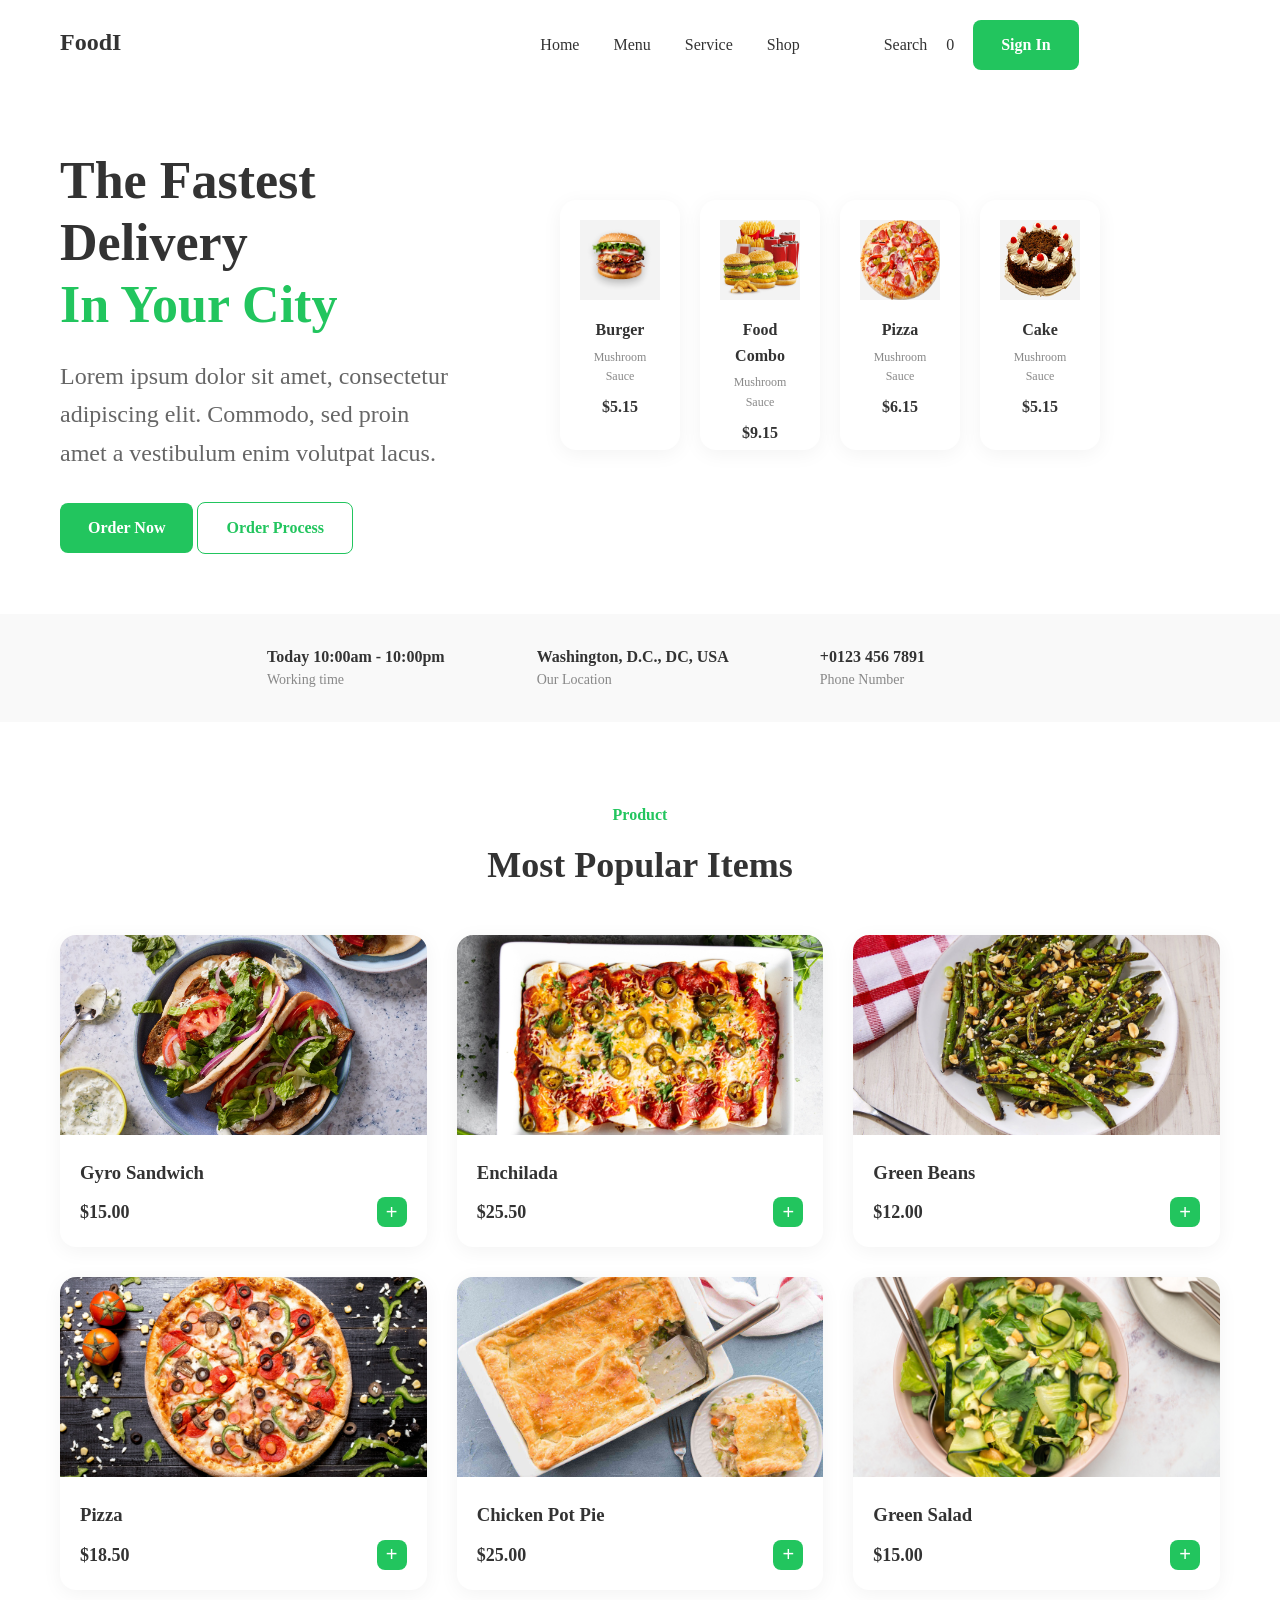
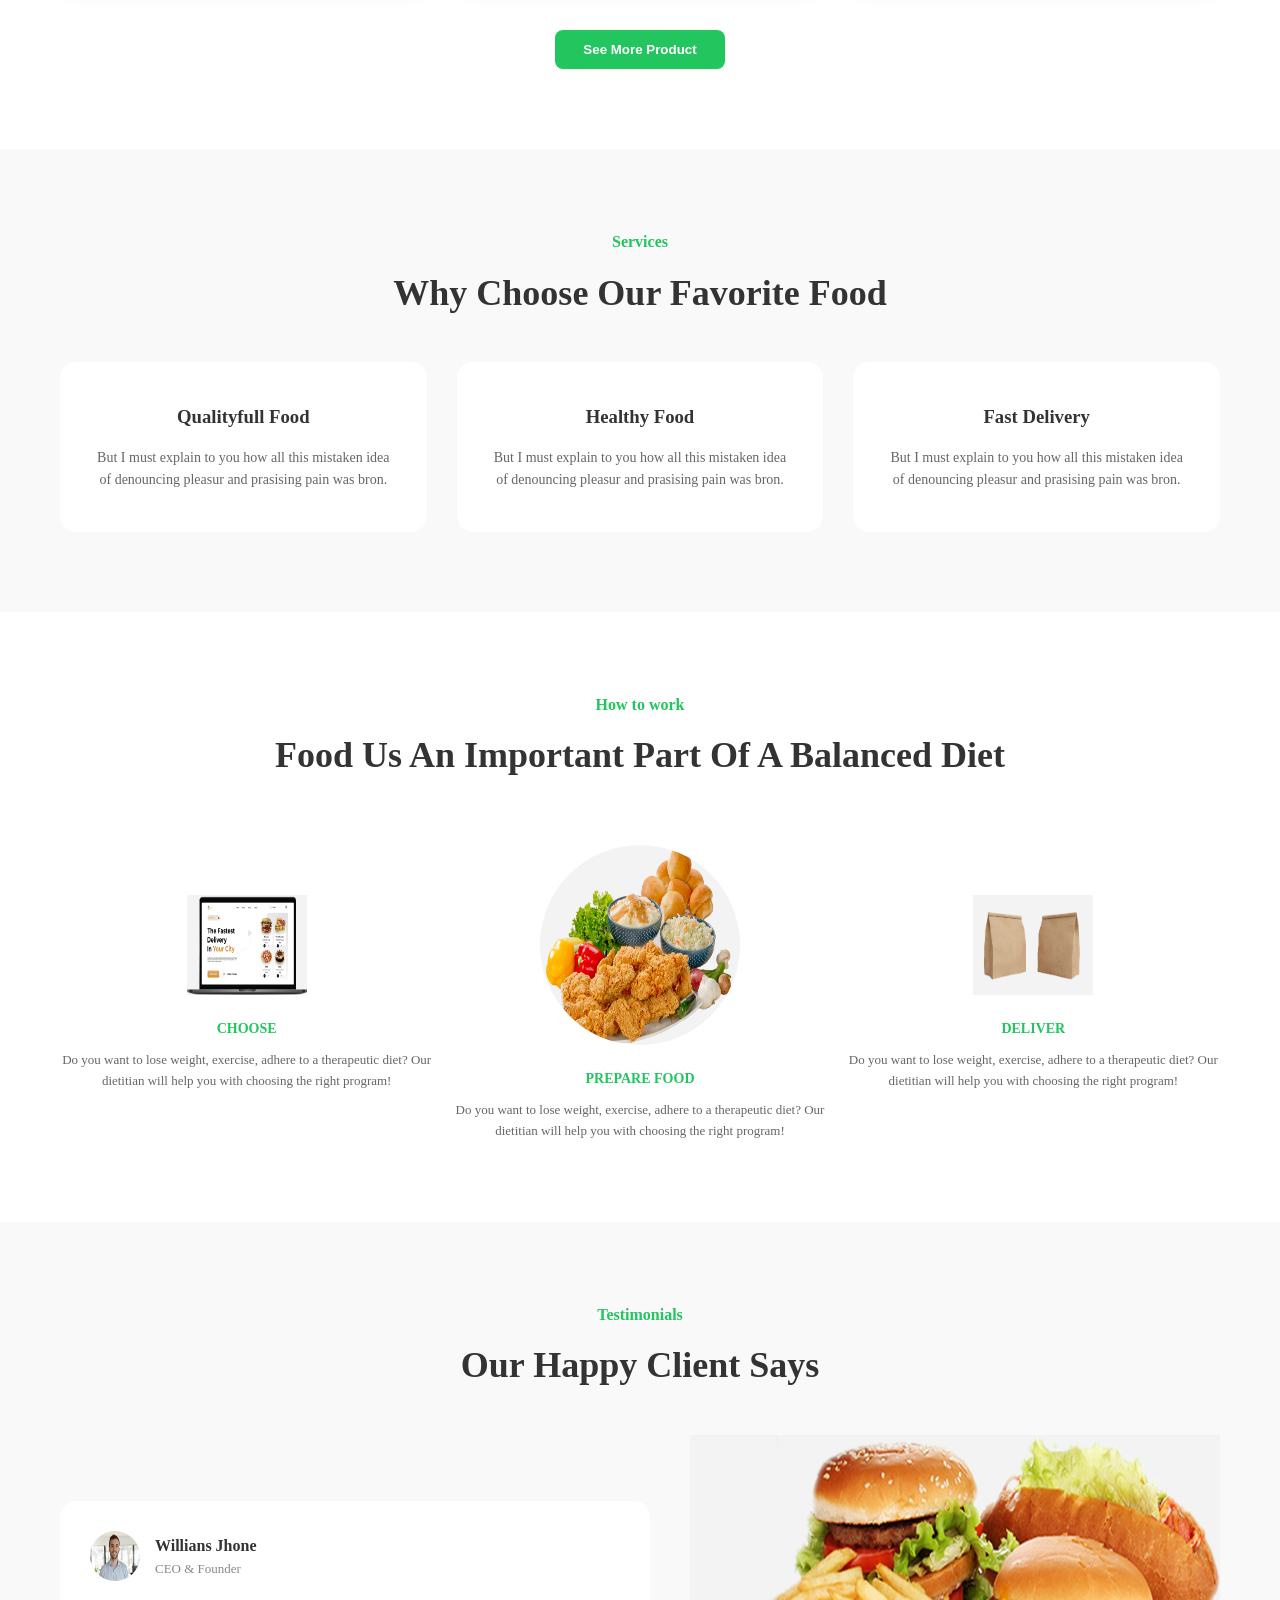
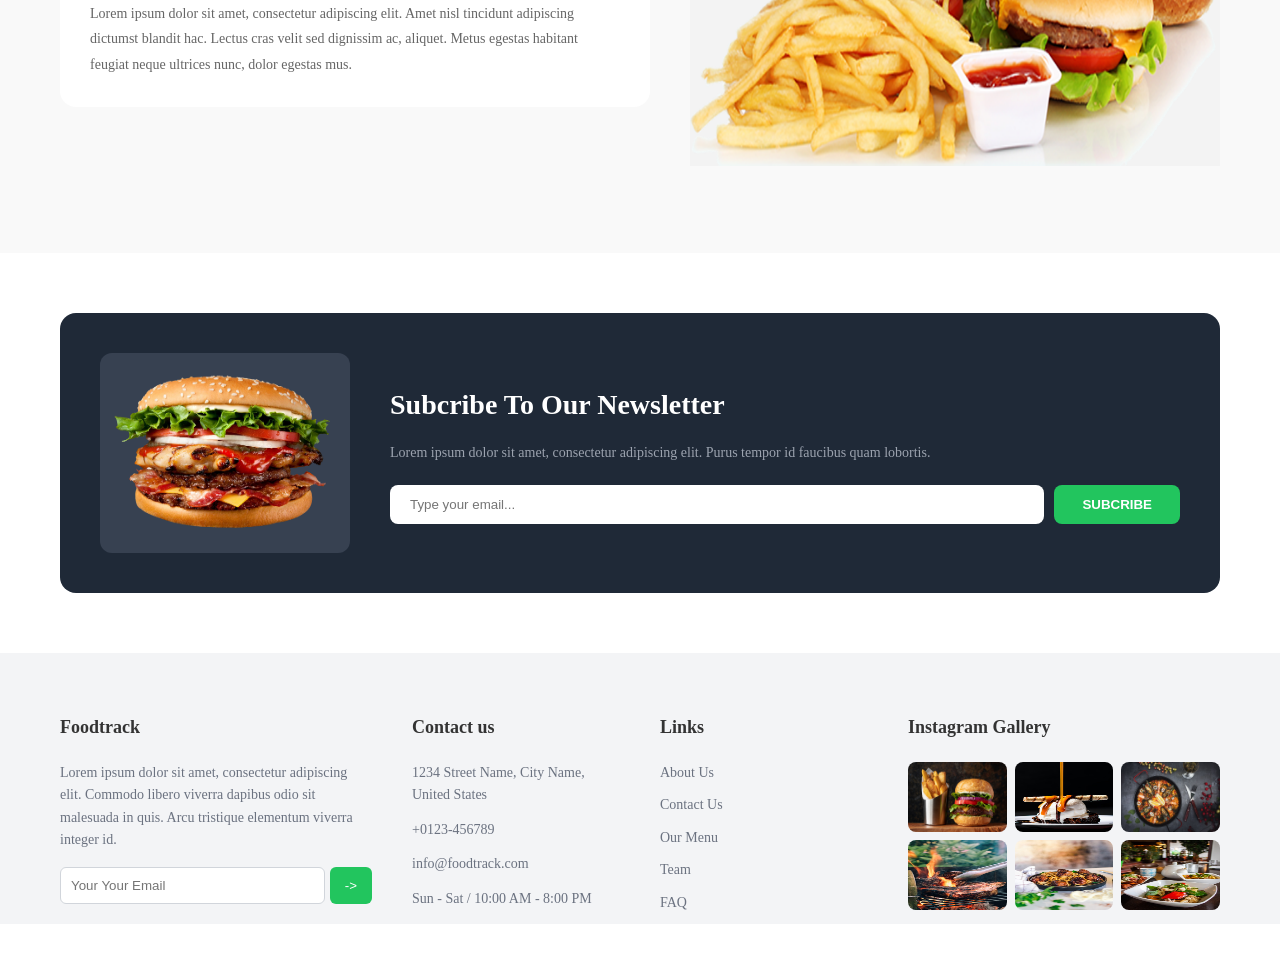
==== index.html @ a9ca26cf "add project" ====
<!DOCTYPE html>
<html lang="en">
<head>
    <meta charset="UTF-8">
    <meta name="viewport" content="width=device-width, initial-scale=1.0">
    <title>Food Delivery</title>
    <style>
        * {
            margin: 0;
            padding: 0;
            box-sizing: border-box;
        }
        
        body {
            color: #333;
            line-height: 1.6;
        }
        
        .container {
            max-width: 1200px;
            margin: 0 auto;
            padding: 0 20px;
        }
        
        a {
            text-decoration: none;
            color: inherit;
        }
        
        .btn {
            padding: 12px 28px;
            border-radius: 8px;
            display: inline-block;
            font-weight: 600;
            cursor: pointer;
            border: none;
        }
        
        .btn-green {
            background: #22C55E;
            color: white;
        }
        
        .btn-outline {
            border: 1px solid #22C55E;
            color: #22C55E;
            background: transparent;
        }
        
        .subtitle {
            color: #22C55E;
            font-weight: 600;
            margin-bottom: 10px;
            text-align: center;
        }
        
        /* Header */
        .header {
            padding: 20px 0;
        }
        
        .header.container {
            display: flex;
            justify-content: space-between;
            align-items: center;
        }
        
        .logo {
            font-size: 24px;
            font-weight: bold;
            display: inline-block;
        }

        .nav {
            display: inline-block;
            padding-left: 400px;
        }
        
        .nav a {
            margin: 0 15px;
            font-weight: 500;
        }

        .header-btns {
            display: inline-block;
            padding-left: 50px;
        }
        
        .header-btns a {
            margin-left: 15px;
        }
        
        /* Hero */
        .hero {
            padding: 60px 0;
        }
        
        .hero.container {
            display: flex;
            align-items: center;
            gap: 40px;
        }

        .hero__wrapper {
            display: flex;
        }
        
        .hero-content {
            display: inline-block;
        }
        
        .hero-content h1 {
            font-size: 52px;
            line-height: 1.2;
            margin-bottom: 20px;
        }
        
        .hero-content h1 span {
            color: #22C55E;
        }
        
        .hero-content p {
            margin-bottom: 30px;
            color: #666;
            font-size: 24px;
            width: 400px;
            display: inline-block;
        }
        
        .hero-btns.btn {
            margin-right: 15px;
            display: inline-block;
        }
        
        .hero-products {
            padding-top: 50px;
            padding-left: 100px;
            background-color: transparent;
            display: block;
            gap: 20px;
            display: flex;
            max-width: 220px;
            height: 300px;
        }
        
        .product-card {
            background: #fff;
            padding: 20px;
            border-radius: 16px;
            text-align: center;
            box-shadow: 0 4px 20px rgba(0,0,0,0.05);
        }
        
        .product-card img {
            width: 80px;
            height: 80px;
            margin-bottom: 10px;
            background: #f3f3f3;
        }
        
        .product-card h4 {
            margin-bottom: 5px;
        }
        
        .product-card p {
            font-size: 12px;
            color: #888;
            margin-bottom: 8px;
        }
        
        .info-bar {
            padding: 30px 0;
            background: #f9f9f9;
            display: flex;
            justify-content: space-evenly;
        }
        
        .info-bar.container {
            display: flex;
            justify-content: space-between;
        }
        
        .info-item span {
            font-weight: 600;
            display: inline-block;
        }

        .info-item {
            display: inline-block;
            justify-content: space-between;
            gap: 50px;
        }
        
        .info-item p {
            color: #888;
            font-size: 14px;
        }
        
        .popular {
            padding: 80px 0;
            text-align: center;
        }
        
        .popular h2 {
            font-size: 36px;
            margin-bottom: 40px;
        }
        
        .popular-grid {
            display: grid;
            grid-template-columns: repeat(3, 1fr);
            gap: 30px;
            margin-bottom: 40px;
        }
        
        .food-item {
            background: #fff;
            border-radius: 16px;
            overflow: hidden;
            text-align: left;
            box-shadow: 0 4px 20px rgba(0,0,0,0.05);
        }
        
        .food-item img {
            width: 100%;
            height: 200px;
            object-fit: cover;
            background: #f3f3f3;
        }
        
        .food-item h3 {
            padding: 15px 20px 0;
        }
        
        .price-row {
            display: flex;
            justify-content: space-between;
            align-items: center;
            padding: 10px 20px 20px;
        }
        
        .price-row span {
            font-weight: bold;
            font-size: 18px;
        }
        
        .add-btn {
            background: #22C55E;
            color: white;
            border: none;
            width: 30px;
            height: 30px;
            border-radius: 8px;
            font-size: 20px;
            cursor: pointer;
        }
        
        .center-btn {
            margin: 0 auto;
        }
        
        .hidden {
            display: none;
        }
        
        .why-us {
            padding: 80px 0;
            background: #f9f9f9;
            text-align: center;
        }
        
        .why-us h2 {
            font-size: 36px;
            margin-bottom: 40px;
        }
        
        .services-grid {
            display: grid;
            grid-template-columns: repeat(3, 1fr);
            gap: 30px;
        }
        
        .service-card {
            background: white;
            padding: 40px 30px;
            border-radius: 16px;
        }
        
        .icon.green {
            width: 60px;
            height: 60px;
            background: #22C55E;
            border-radius: 50%;
            margin: 0 auto 20px;
        }
        
        .service-card h3 {
            margin-bottom: 15px;
        }
        
        .service-card p {
            color: #666;
            font-size: 14px;
        }
        
        .balanced-diet {
            padding: 80px 0;
            text-align: center;
        }
        
        .balanced-diet h2 {
            font-size: 36px;
            margin-bottom: 60px;
        }
        
        .diet-steps {
            display: flex;
            justify-content: space-between;
            align-items: center;
            gap: 20px;
        }
        
        .diet-step {
            flex: 1;
            text-align: center;
        }
        
        .diet-step img {
            width: 120px;
            height: 100px;
            background: #f3f3f3;
            margin-bottom: 15px;
        }
        
        .diet-step h4 {
            color: #22C55E;
            margin-bottom: 10px;
            font-size: 14px;
        }
        
        .diet-step p {
            font-size: 13px;
            color: #666;
        }
        
        .diet-center img {
            width: 200px;
            height: 200px;
            background: #f3f3f3;
            border-radius: 50%;
        }
        
        .testimonials {
            padding: 80px 0;
            background: #f9f9f9;
        }
        
        .testimonials h2 {
            font-size: 36px;
            margin-bottom: 40px;
            text-align: center;
        }
        
        .testimonial-content {
            display: flex;
            align-items: center;
            gap: 40px;
        }
        
        .testimonial-card {
            flex: 1;
            background: white;
            padding: 30px;
            border-radius: 16px;
            position: relative;
        }
        
        .testimonial-author {
            display: flex;
            align-items: center;
            gap: 15px;
            margin-bottom: 20px;
        }
        
        .testimonial-author img {
            width: 50px;
            height: 50px;
            border-radius: 50%;
            background: #f3f3f3;
        }
        
        .testimonial-author h4 {
            font-size: 16px;
        }
        
        .testimonial-author p {
            font-size: 13px;
            color: #888;
        }
        
        .testimonial-text {
            color: #666;
            font-size: 14px;
            line-height: 1.8;
        }
        
        .quote-icon {
            position: absolute;
            bottom: 20px;
            right: 20px;
            width: 30px;
            height: 30px;
            background: #22C55E;
            border-radius: 50%;
        }
        
        .testimonial-image {
            flex: 1;
        }
        
        .testimonial-image img {
            width: 100%;
            background: #f3f3f3;
        }
        
        .newsletter-section {
            padding: 60px 0;
        }
        
        .newsletter-box {
            background: #1F2937;
            border-radius: 16px;
            padding: 40px;
            display: flex;
            align-items: center;
            gap: 40px;
            color: white;
        }
        
        .newsletter-box img {
            width: 250px;
            height: 200px;
            background: #374151;
            border-radius: 12px;
        }
        
        .newsletter-text {
            flex: 1;
        }
        
        .newsletter-text h3 {
            font-size: 28px;
            margin-bottom: 15px;
        }
        
        .newsletter-text p {
            color: #9CA3AF;
            margin-bottom: 20px;
            font-size: 14px;
        }
        
        .subscribe-box {
            display: flex;
            gap: 10px;
        }
        
        .subscribe-box input {
            flex: 1;
            padding: 12px 20px;
            border-radius: 8px;
            border: none;
        }
        
        .footer {
            background: #F3F4F6;
            padding: 60px 0 0;
        }
        
        .footer-grid {
            display: grid;
            grid-template-columns: 1.5fr 1fr 1fr 1.5fr;
            gap: 40px;
            margin-bottom: 40px;
        }
        
        .footer-col h4 {
            margin-bottom: 20px;
            font-size: 18px;
        }
        
        .footer-col p {
            color: #6B7280;
            font-size: 14px;
            margin-bottom: 15px;
        }
        
        .footer-col ul {
            list-style: none;
        }
        
        .footer-col ul li {
            margin-bottom: 10px;
            color: #6B7280;
            font-size: 14px;
        }
        
        .footer-input {
            display: flex;
            gap: 5px;
            margin-top: 10px;
        }
        
        .footer-input input {
            flex: 1;
            padding: 10px;
            border: 1px solid #D1D5DB;
            border-radius: 6px;
        }
        
        .footer-input button {
            background: #22C55E;
            color: white;
            border: none;
            padding: 10px 15px;
            border-radius: 6px;
            cursor: pointer;
        }
        
        .contact-item {
            display: flex;
            gap: 10px;
            margin-bottom: 12px;
            color: #6B7280;
            font-size: 14px;
        }
        
        .instagram-grid {
            display: grid;
            grid-template-columns: repeat(3, 1fr);
            gap: 8px;
        }
        
        .instagram-grid img {
            width: 100%;
            height: 70px;
            background: #E5E7EB;
            border-radius: 8px;
        }
        
        .footer-bottom {
            background: #22C55E;
            color: white;
            padding: 20px 0;
            text-align: center;
            font-size: 14px;
        }
        
        .footer-bottom.container {
            display: flex;
            justify-content: space-between;
        }
        
        .footer-bottom a {
            margin: 0 10px;
        }
        
        
    </style>
</head>
<body>
    <header class="header">
        <div class="container">
            <div class="logo">FoodI</div>
            <nav class="nav">
                <a href="#">Home</a>
                <a href="#">Menu</a>
                <a href="#">Service</a>
                <a href="#">Shop</a>
            </nav>
            <div class="header-btns">
                <a href="#" class="btn-search">Search</a>
                <a href="#" class="btn-cart">0</a>
                <a href="#" class="btn btn-green">Sign In</a>
            </div>
        </div>
    </header>
    
    <section class="hero">
        <div class="container hero__wrapper">
            <div class="hero-content">
                <h1>The Fastest<br>Delivery<br><span>In Your City</span></h1>
                <p>Lorem ipsum dolor sit amet, consectetur adipiscing elit. Commodo, sed proin amet a vestibulum enim volutpat lacus.</p>
                <div class="hero-btns">
                    <a href="#" class="btn btn-green">Order Now</a>
                    <a href="#" class="btn btn-outline">Order Process</a>
                </div>
            </div>
            <div class="hero-products">
                <div class="product-card">
                    <img src="./img/burger_sandwich_PNG4135 1.png" alt="Burger">
                    <h4>Burger</h4>
                    <p>Mushroom Sauce</p>
                    <b>$5.15</b>
                </div>
                <div class="product-card">
                    <img src="./img/food-combo.png" alt="Food Combo">
                    <h4>Food Combo</h4>
                    <p>Mushroom Sauce</p>
                    <b>$9.15</b>
                </div>
                <div class="product-card">
                    <img src="./img/pizza.png" alt="Pizza">
                    <h4>Pizza</h4>
                    <p>Mushroom Sauce</p>
                    <b>$6.15</b>
                </div>
                <div class="product-card">
                    <img src="./img/cake.png" alt="Cake">
                    <h4>Cake</h4>
                    <p>Mushroom Sauce</p>
                    <b>$5.15</b>
                </div>
            </div>
        </div>
    </section>
    
    <section class="info-bar">
        <div class="container">
            <div class="info-item">
                <span>Today 10:00am - 10:00pm                      </span>
                <p>Working time                      </p>
            </div>
            <div class="info-item">
                <span>Washington, D.C., DC, USA                      </span>
                <p>Our Location                      </p>
            </div>
            <div class="info-item">
                <span>+0123 456 7891                      </span>
                <p>Phone Number                      </p>
            </div>
        </div>
    </section>
    
    <section class="popular">
        <div class="container">
            <p class="subtitle">Product</p>
            <h2>Most Popular Items</h2>
            <div class="popular-grid" id="productGrid">
                <div class="food-item">
                    <img src="./img/gyra.jpg" alt="Gyro Sandwich">
                    <h3>Gyro Sandwich</h3>
                    <div class="price-row">
                        <span>$15.00</span>
                        <button class="add-btn">+</button>
                    </div>
                </div>
                <div class="food-item">
                    <img src="./img/enchilado.jpg" alt="Enchilada">
                    <h3>Enchilada</h3>
                    <div class="price-row">
                        <span>$25.50</span>
                        <button class="add-btn">+</button>
                    </div>
                </div>
                <div class="food-item">
                    <img src="./img/beef.jpg" alt="Green Beans">
                    <h3>Green Beans</h3>
                    <div class="price-row">
                        <span>$12.00</span>
                        <button class="add-btn">+</button>
                    </div>
                </div>
                <div class="food-item">
                    <img src="./img/pizza2.jpg" alt="Pizza">
                    <h3>Pizza</h3>
                    <div class="price-row">
                        <span>$18.50</span>
                        <button class="add-btn">+</button>
                    </div>
                </div>
                <div class="food-item">
                    <img src="./img/chicken.jpg" alt="Chicken Pot Pie">
                    <h3>Chicken Pot Pie</h3>
                    <div class="price-row">
                        <span>$25.00</span>
                        <button class="add-btn">+</button>
                    </div>
                </div>
                <div class="food-item">
                    <img src="./img/salad.jpg" alt="Green Salad">
                    <h3>Green Salad</h3>
                    <div class="price-row">
                        <span>$15.00</span>
                        <button class="add-btn">+</button>
                    </div>
                </div>
                
                <div class="food-item hidden product-more">
                    <img src="./img/sushi.png" alt="Sushi">
                    <h3>Sushi Set</h3>
                    <div class="price-row">
                        <span>$22.00</span>
                        <button class="add-btn">+</button>
                    </div>
                </div>
                <div class="food-item hidden product-more">
                    <img src="./img/steak.png" alt="Steak">
                    <h3>Beef Steak</h3>
                    <div class="price-row">
                        <span>$35.00</span>
                        <button class="add-btn">+</button>
                    </div>
                </div>
                <div class="food-item hidden product-more">
                    <img src="./img/pasta.png" alt="Pasta">
                    <h3>Italian Pasta</h3>
                    <div class="price-row">
                        <span>$14.50</span>
                        <button class="add-btn">+</button>
                    </div>
                </div>
                <div class="food-item hidden product-more">
                    <img src="./img/soup.png" alt="Soup">
                    <h3>Tomato Soup</h3>
                    <div class="price-row">
                        <span>$8.00</span>
                        <button class="add-btn">+</button>
                    </div>
                </div>
                <div class="food-item hidden product-more">
                    <img src="./img/tacos.png" alt="Tacos">
                    <h3>Chicken Tacos</h3>
                    <div class="price-row">
                        <span>$11.00</span>
                        <button class="add-btn">+</button>
                    </div>
                </div>
                <div class="food-item hidden product-more">
                    <img src="./img/donut.png" alt="Donut">
                    <h3>Choco Donut</h3>
                    <div class="price-row">
                        <span>$4.50</span>
                        <button class="add-btn">+</button>
                    </div>
                </div>
            </div>
            <button class="btn btn-green center-btn" id="seeMoreBtn">See More Product</button>
        </div>
    </section>
    
    <section class="why-us">
        <div class="container">
            <p class="subtitle">Services</p>
            <h2>Why Choose Our Favorite Food</h2>
            <div class="services-grid">
                <div class="service-card">
                    <h3>Qualityfull Food</h3>
                    <p>But I must explain to you how all this mistaken idea of denouncing pleasur and prasising pain was bron.</p>
                </div>
                <div class="service-card">
                    <h3>Healthy Food</h3>
                    <p>But I must explain to you how all this mistaken idea of denouncing pleasur and prasising pain was bron.</p>
                </div>
                <div class="service-card">
                    <h3>Fast Delivery</h3>
                    <p>But I must explain to you how all this mistaken idea of denouncing pleasur and prasising pain was bron.</p>
                </div>
            </div>
        </div>
    </section>
    
    <section class="balanced-diet">
        <div class="container">
            <p class="subtitle">How to work</p>
            <h2>Food Us An Important Part Of A Balanced Diet</h2>
            <div class="diet-steps">
                <div class="diet-step">
                    <img src="./img/choose.png" alt="Choose">
                    <h4>CHOOSE</h4>
                    <p>Do you want to lose weight, exercise, adhere to a therapeutic diet? Our dietitian will help you with choosing the right program!</p>
                </div>
                <div class="diet-step diet-center">
                    <img src="./img/plate.png" alt="Prepare">
                    <h4>PREPARE FOOD</h4>
                    <p>Do you want to lose weight, exercise, adhere to a therapeutic diet? Our dietitian will help you with choosing the right program!</p>
                </div>
                <div class="diet-step">
                    <img src="./img/bags.png" alt="Deliver">
                    <h4>DELIVER</h4>
                    <p>Do you want to lose weight, exercise, adhere to a therapeutic diet? Our dietitian will help you with choosing the right program!</p>
                </div>
            </div>
        </div>
    </section>
    
    <section class="testimonials">
        <div class="container">
            <p class="subtitle">Testimonials</p>
            <h2>Our Happy Client Says</h2>
            <div class="testimonial-content">
                <div class="testimonial-card">
                    <div class="testimonial-author">
                        <img src="./img/client.jpg" alt="Client">
                        <div>
                            <h4>Willians Jhone</h4>
                            <p>CEO & Founder</p>
                        </div>
                    </div>
                    <p class="testimonial-text">Lorem ipsum dolor sit amet, consectetur adipiscing elit. Amet nisl tincidunt adipiscing dictumst blandit hac. Lectus cras velit sed dignissim ac, aliquet. Metus egestas habitant feugiat neque ultrices nunc, dolor egestas mus.</p>
                </div>
                <div class="testimonial-image">
                    <img src="./img/burgers.png" alt="Food">
                </div>
            </div>
        </div>
    </section>
    
    <section class="newsletter-section">
        <div class="container">
            <div class="newsletter-box">
                <img src="./img/big-burger.png" alt="Burger">
                <div class="newsletter-text">
                    <h3>Subcribe To Our Newsletter</h3>
                    <p>Lorem ipsum dolor sit amet, consectetur adipiscing elit. Purus tempor id faucibus quam lobortis.</p>
                    <div class="subscribe-box">
                        <input type="text" placeholder="Type your email...">
                        <button class="btn btn-green">SUBCRIBE</button>
                    </div>
                </div>
            </div>
        </div>
    </section>
    
    <footer class="footer">
        <div class="container">
            <div class="footer-grid">
                <div class="footer-col">
                    <h4>Foodtrack</h4>
                    <p>Lorem ipsum dolor sit amet, consectetur adipiscing elit. Commodo libero viverra dapibus odio sit malesuada in quis. Arcu tristique elementum viverra integer id.</p>
                    <div class="footer-input">
                        <input type="text" placeholder="Your Your Email">
                        <button>-></button>
                    </div>
                </div>
                <div class="footer-col">
                    <h4>Contact us</h4>
                    <div class="contact-item">
                        <span> 1234 Street Name, City Name, United States</span>
                    </div>
                    <div class="contact-item">
                        <span> +0123-456789</span>
                    </div>
                    <div class="contact-item">
                        <span> info@foodtrack.com</span>
                    </div>
                    <div class="contact-item">
                        <span> Sun - Sat / 10:00 AM - 8:00 PM</span>
                    </div>
                </div>
                <div class="footer-col">
                    <h4>Links</h4>
                    <ul>
                        <li><a href="#">About Us</a></li>
                        <li><a href="#">Contact Us</a></li>
                        <li><a href="#">Our Menu</a></li>
                        <li><a href="#">Team</a></li>
                        <li><a href="#">FAQ</a></li>
                    </ul>
                </div>
                <div class="footer-col">
                    <h4>Instagram Gallery</h4>
                    <div class="instagram-grid">
                        <img src="./img/in-1.jpg" alt="">
                        <img src="./img/in-2.jpg" alt="">
                        <img src="./img/in-3.jpg" alt="">
                        <img src="./img/in-4.jpg" alt="">
                        <img src="./img/in-5.jpg" alt="">
                        <img src="./img/in-6.jpg" alt="">
                    </div>
                </div>
            </div>
        </div>
    </footer>
    
    <script>
        const seeMoreBtn = document.getElementById('seeMoreBtn');
        const hiddenProducts = document.querySelectorAll('.product-more');
        let currentIndex = 0;
        const itemsPerClick = 6;
        
        seeMoreBtn.addEventListener('click', function() {
            for (let i = currentIndex; i < currentIndex + itemsPerClick; i++) {
                if (hiddenProducts[i]) {
                    hiddenProducts[i].classList.remove('hidden');
                }
            }
            currentIndex += itemsPerClick;
            
            if (currentIndex >= hiddenProducts.length) {
                seeMoreBtn.style.display = 'none';
            }
        });
    </script>
</body>
</html>
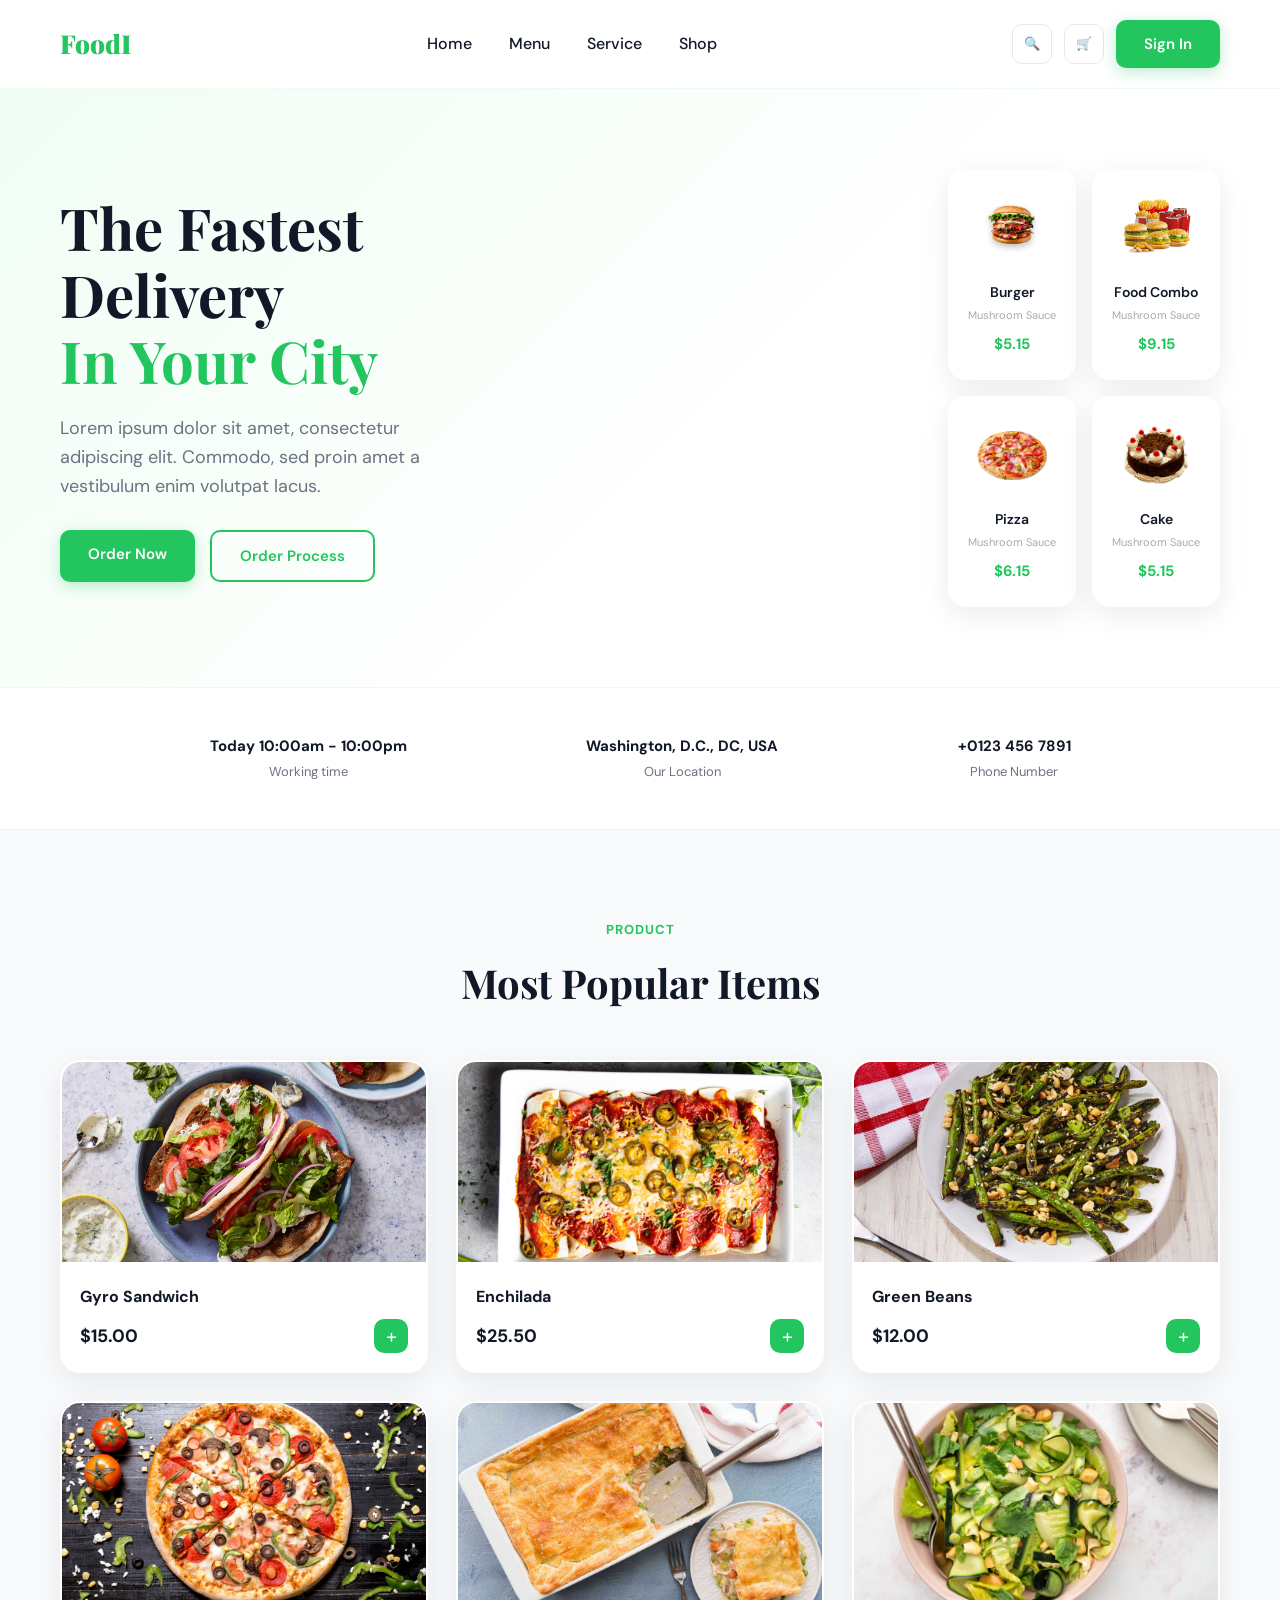
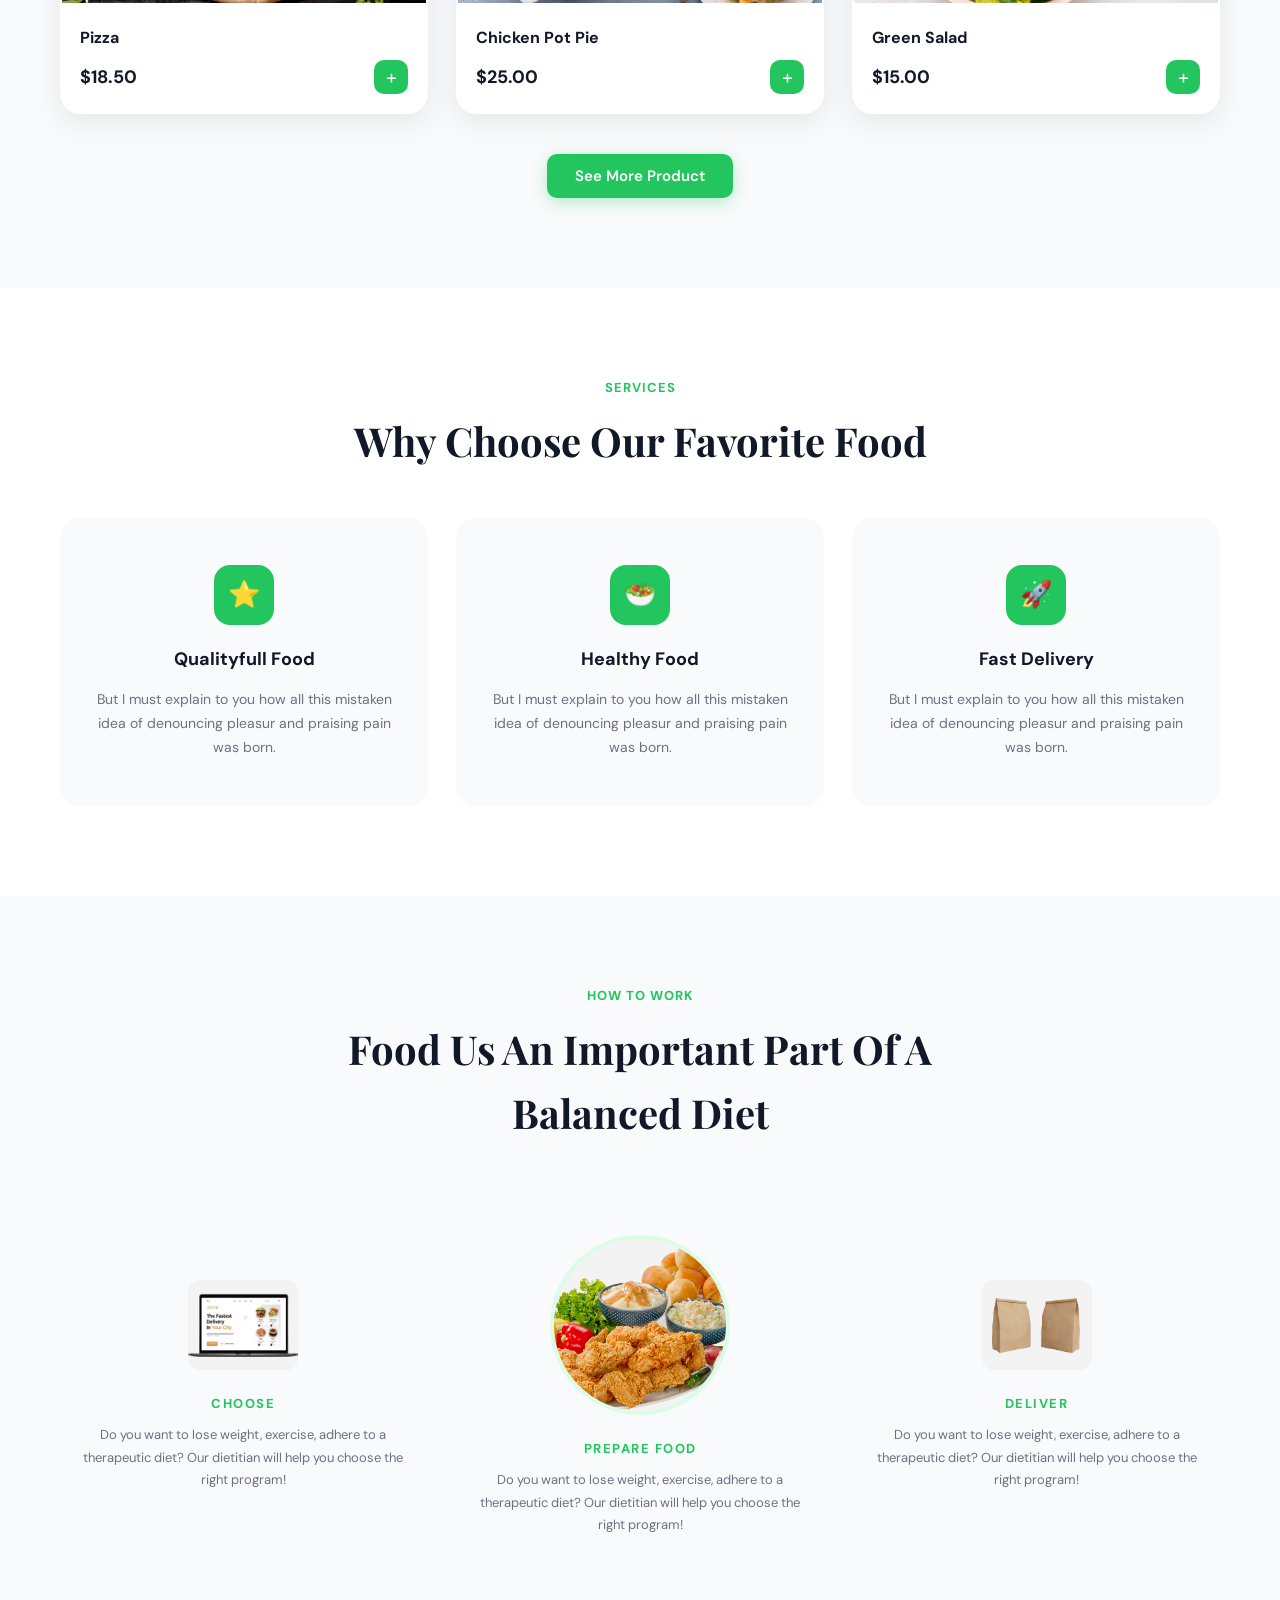
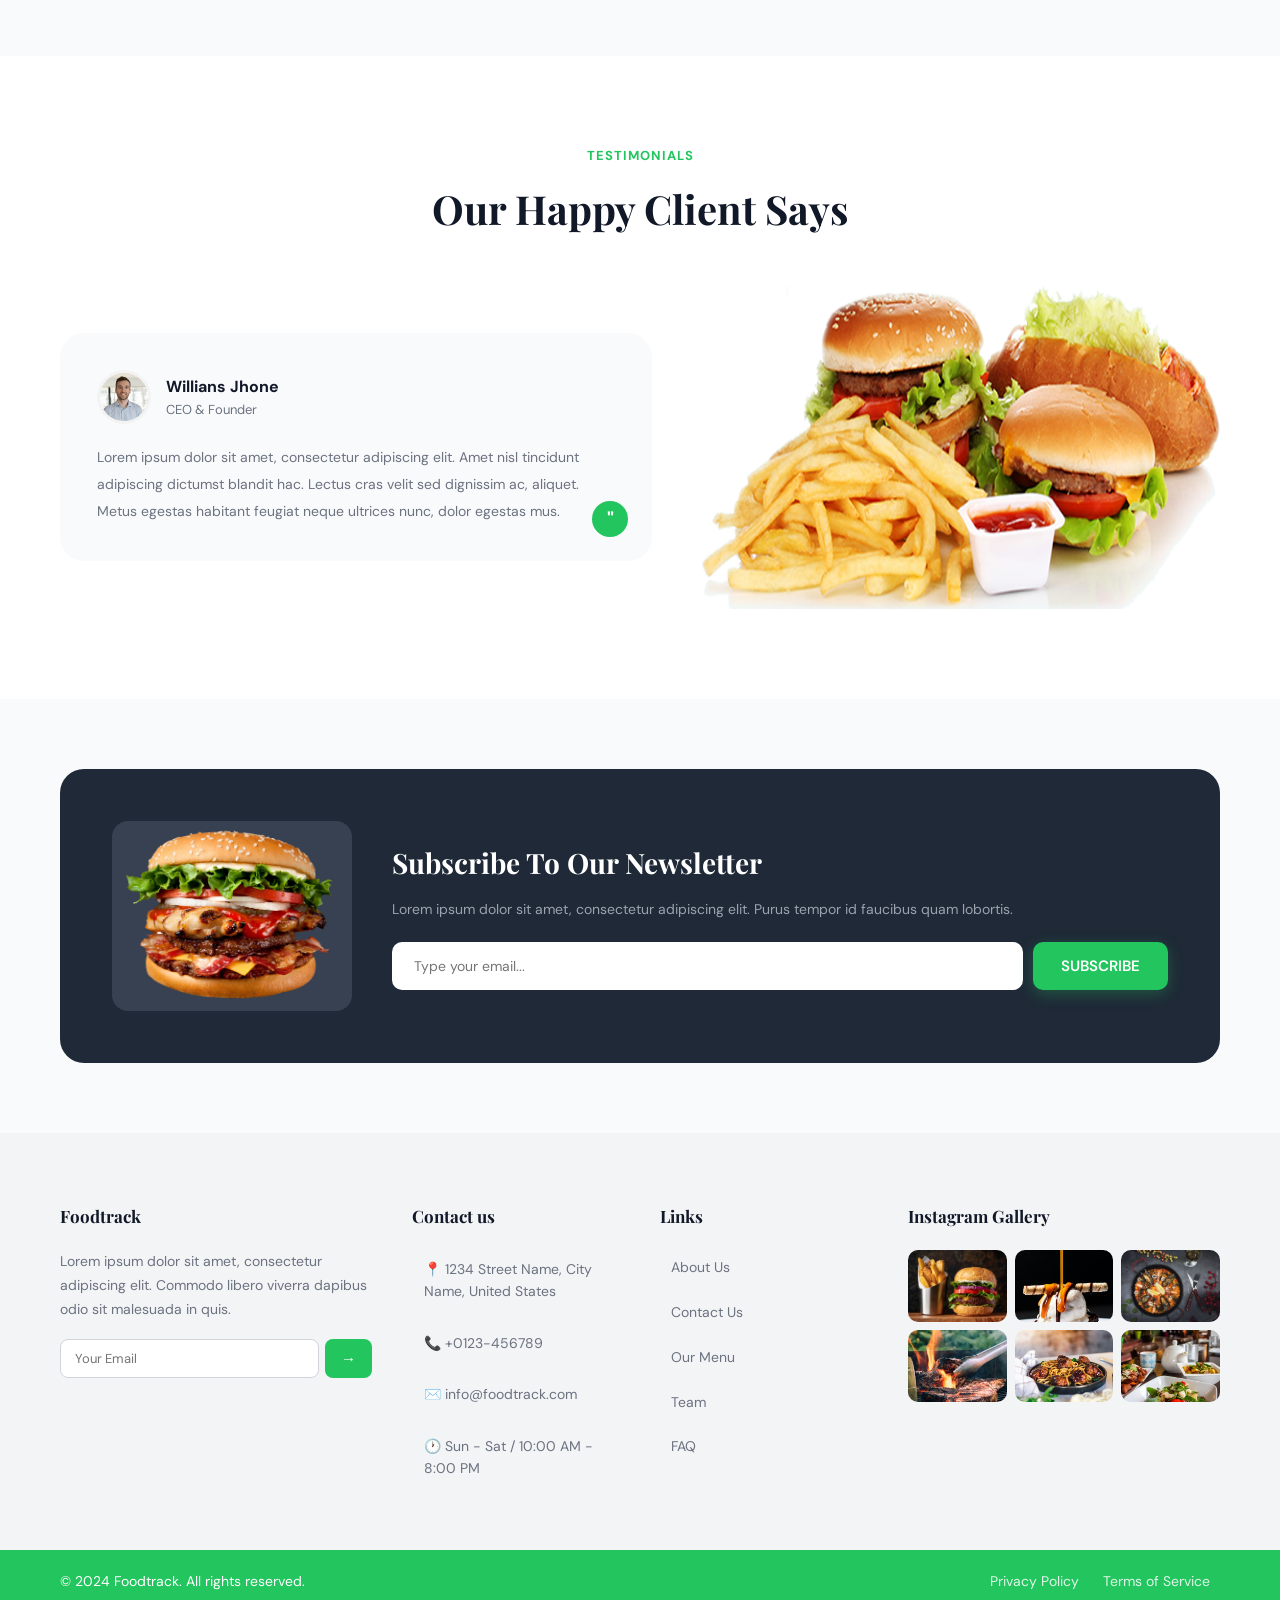
==== commit 82da4253: "add project" ====
--- a/index.html
+++ b/index.html
@@ -5,586 +5,1017 @@
     <meta name="viewport" content="width=device-width, initial-scale=1.0">
     <title>Food Delivery</title>
     <style>
+        @import url('https://fonts.googleapis.com/css2?family=Playfair+Display:wght@700;900&family=DM+Sans:wght@400;500;600&display=swap');
+
         * {
             margin: 0;
             padding: 0;
             box-sizing: border-box;
         }
-        
+
+        :root {
+            --green: #22C55E;
+            --green-dark: #16A34A;
+            --green-light: #DCFCE7;
+            --dark: #111827;
+            --gray: #6B7280;
+            --light: #F9FAFB;
+            --white: #ffffff;
+            --shadow: 0 8px 30px rgba(0,0,0,0.08);
+            --shadow-hover: 0 20px 60px rgba(34,197,94,0.2);
+            --transition: all 0.35s cubic-bezier(0.4, 0, 0.2, 1);
+        }
+
         body {
-            color: #333;
+            font-family: 'DM Sans', sans-serif;
+            color: var(--dark);
             line-height: 1.6;
-        }
-        
+            overflow-x: hidden;
+        }
+
         .container {
             max-width: 1200px;
             margin: 0 auto;
             padding: 0 20px;
         }
-        
+
         a {
             text-decoration: none;
             color: inherit;
         }
-        
+
+        /* ─── BUTTONS ─── */
         .btn {
             padding: 12px 28px;
-            border-radius: 8px;
+            border-radius: 10px;
             display: inline-block;
             font-weight: 600;
             cursor: pointer;
             border: none;
-        }
-        
+            font-family: 'DM Sans', sans-serif;
+            font-size: 15px;
+            transition: var(--transition);
+            position: relative;
+            overflow: hidden;
+        }
+
+        .btn::after {
+            content: '';
+            position: absolute;
+            inset: 0;
+            background: rgba(255,255,255,0.15);
+            opacity: 0;
+            transition: opacity 0.3s;
+        }
+
+        .btn:hover::after { opacity: 1; }
+
         .btn-green {
-            background: #22C55E;
+            background: var(--green);
             color: white;
-        }
-        
+            box-shadow: 0 4px 15px rgba(34,197,94,0.3);
+        }
+
+        .btn-green:hover {
+            background: var(--green-dark);
+            transform: translateY(-3px);
+            box-shadow: 0 10px 30px rgba(34,197,94,0.4);
+        }
+
+        .btn-green:active { transform: translateY(-1px); }
+
         .btn-outline {
-            border: 1px solid #22C55E;
-            color: #22C55E;
+            border: 2px solid var(--green);
+            color: var(--green);
             background: transparent;
         }
-        
+
+        .btn-outline:hover {
+            background: var(--green);
+            color: white;
+            transform: translateY(-3px);
+            box-shadow: 0 10px 30px rgba(34,197,94,0.3);
+        }
+
         .subtitle {
-            color: #22C55E;
-            font-weight: 600;
+            color: var(--green);
+            font-weight: 700;
             margin-bottom: 10px;
             text-align: center;
-        }
-        
-        /* Header */
+            letter-spacing: 1px;
+            text-transform: uppercase;
+            font-size: 13px;
+        }
+
+        /* ─── HEADER ─── */
         .header {
             padding: 20px 0;
-        }
-        
-        .header.container {
+            position: sticky;
+            top: 0;
+            z-index: 100;
+            background: rgba(255,255,255,0.95);
+            backdrop-filter: blur(12px);
+            border-bottom: 1px solid rgba(34,197,94,0.08);
+            transition: box-shadow 0.3s;
+        }
+
+        .header:hover {
+            box-shadow: 0 4px 30px rgba(0,0,0,0.06);
+        }
+
+        .header .container {
             display: flex;
             justify-content: space-between;
             align-items: center;
         }
-        
+
         .logo {
-            font-size: 24px;
-            font-weight: bold;
-            display: inline-block;
+            font-family: 'Playfair Display', serif;
+            font-size: 26px;
+            font-weight: 900;
+            color: var(--green);
+            transition: var(--transition);
+            cursor: pointer;
+        }
+
+        .logo:hover {
+            letter-spacing: 2px;
+            color: var(--green-dark);
         }
 
         .nav {
-            display: inline-block;
-            padding-left: 400px;
-        }
-        
+            display: flex;
+            gap: 5px;
+        }
+
         .nav a {
-            margin: 0 15px;
+            padding: 8px 16px;
             font-weight: 500;
-        }
+            border-radius: 8px;
+            position: relative;
+            transition: var(--transition);
+            color: var(--dark);
+        }
+
+        .nav a::after {
+            content: '';
+            position: absolute;
+            bottom: 4px;
+            left: 50%;
+            transform: translateX(-50%);
+            width: 0;
+            height: 2px;
+            background: var(--green);
+            border-radius: 2px;
+            transition: width 0.3s ease;
+        }
+
+        .nav a:hover {
+            color: var(--green);
+            background: var(--green-light);
+        }
+
+        .nav a:hover::after { width: 50%; }
 
         .header-btns {
-            display: inline-block;
-            padding-left: 50px;
-        }
-        
-        .header-btns a {
-            margin-left: 15px;
-        }
-        
-        /* Hero */
+            display: flex;
+            align-items: center;
+            gap: 12px;
+        }
+
+        .btn-search, .btn-cart {
+            width: 40px;
+            height: 40px;
+            border-radius: 10px;
+            display: flex;
+            align-items: center;
+            justify-content: center;
+            border: 1.5px solid #E5E7EB;
+            cursor: pointer;
+            transition: var(--transition);
+            font-size: 13px;
+            font-weight: 600;
+        }
+
+        .btn-search:hover {
+            border-color: var(--green);
+            background: var(--green-light);
+            color: var(--green);
+            transform: scale(1.1);
+        }
+
+        .btn-cart:hover {
+            border-color: var(--green);
+            background: var(--green);
+            color: white;
+            transform: scale(1.1);
+        }
+
+        /* ─── HERO ─── */
         .hero {
-            padding: 60px 0;
-        }
-        
-        .hero.container {
-            display: flex;
-            align-items: center;
-            gap: 40px;
+            padding: 80px 0;
+            background: linear-gradient(135deg, #f0fdf4 0%, #fff 60%);
         }
 
         .hero__wrapper {
             display: flex;
-        }
-        
-        .hero-content {
-            display: inline-block;
-        }
-        
+            align-items: center;
+            gap: 60px;
+        }
+
+        .hero-content { flex: 1; }
+
         .hero-content h1 {
-            font-size: 52px;
-            line-height: 1.2;
+            font-family: 'Playfair Display', serif;
+            font-size: 58px;
+            line-height: 1.15;
             margin-bottom: 20px;
         }
-        
+
         .hero-content h1 span {
-            color: #22C55E;
-        }
-        
+            color: var(--green);
+            position: relative;
+        }
+
         .hero-content p {
             margin-bottom: 30px;
-            color: #666;
-            font-size: 24px;
-            width: 400px;
-            display: inline-block;
-        }
-        
-        .hero-btns.btn {
-            margin-right: 15px;
-            display: inline-block;
-        }
-        
+            color: var(--gray);
+            font-size: 18px;
+            max-width: 420px;
+        }
+
+        .hero-btns { display: flex; gap: 15px; }
+
         .hero-products {
-            padding-top: 50px;
-            padding-left: 100px;
-            background-color: transparent;
-            display: block;
-            gap: 20px;
-            display: flex;
-            max-width: 220px;
-            height: 300px;
-        }
-        
+            display: grid;
+            grid-template-columns: 1fr 1fr;
+            gap: 16px;
+            flex-shrink: 0;
+        }
+
         .product-card {
-            background: #fff;
-            padding: 20px;
-            border-radius: 16px;
+            background: var(--white);
+            padding: 22px 18px;
+            border-radius: 18px;
             text-align: center;
-            box-shadow: 0 4px 20px rgba(0,0,0,0.05);
-        }
-        
+            box-shadow: var(--shadow);
+            cursor: pointer;
+            transition: var(--transition);
+            border: 2px solid transparent;
+        }
+
+        .product-card:hover {
+            transform: translateY(-8px) scale(1.03);
+            box-shadow: var(--shadow-hover);
+            border-color: var(--green);
+            background: linear-gradient(145deg, #fff, #f0fdf4);
+        }
+
         .product-card img {
-            width: 80px;
-            height: 80px;
+            width: 70px;
+            height: 70px;
             margin-bottom: 10px;
-            background: #f3f3f3;
-        }
-        
+            object-fit: contain;
+            transition: transform 0.4s ease;
+        }
+
+        .product-card:hover img {
+            transform: rotate(-8deg) scale(1.15);
+        }
+
         .product-card h4 {
-            margin-bottom: 5px;
-        }
-        
+            margin-bottom: 4px;
+            font-weight: 600;
+            font-size: 14px;
+        }
+
         .product-card p {
-            font-size: 12px;
-            color: #888;
-            margin-bottom: 8px;
-        }
-        
+            font-size: 11px;
+            color: #aaa;
+            margin-bottom: 6px;
+        }
+
+        .product-card b {
+            color: var(--green);
+            font-size: 15px;
+        }
+
+        /* ─── INFO BAR ─── */
         .info-bar {
             padding: 30px 0;
-            background: #f9f9f9;
+            background: var(--white);
+            border-top: 1px solid #F3F4F6;
+            border-bottom: 1px solid #F3F4F6;
+        }
+
+        .info-bar .container {
             display: flex;
             justify-content: space-evenly;
-        }
-        
-        .info-bar.container {
-            display: flex;
-            justify-content: space-between;
-        }
-        
+            align-items: center;
+        }
+
+        .info-item {
+            display: flex;
+            flex-direction: column;
+            align-items: center;
+            gap: 4px;
+            padding: 16px 30px;
+            border-radius: 14px;
+            transition: var(--transition);
+            cursor: default;
+        }
+
+        .info-item:hover {
+            background: var(--green-light);
+            transform: translateY(-4px);
+            box-shadow: 0 8px 25px rgba(34,197,94,0.15);
+        }
+
         .info-item span {
-            font-weight: 600;
-            display: inline-block;
-        }
-
-        .info-item {
-            display: inline-block;
-            justify-content: space-between;
-            gap: 50px;
-        }
-        
+            font-weight: 700;
+            font-size: 15px;
+            transition: color 0.3s;
+        }
+
+        .info-item:hover span { color: var(--green-dark); }
+
         .info-item p {
-            color: #888;
-            font-size: 14px;
-        }
-        
+            color: var(--gray);
+            font-size: 13px;
+        }
+
+        /* ─── POPULAR ─── */
         .popular {
-            padding: 80px 0;
+            padding: 90px 0;
             text-align: center;
-        }
-        
+            background: var(--light);
+        }
+
         .popular h2 {
-            font-size: 36px;
-            margin-bottom: 40px;
-        }
-        
+            font-family: 'Playfair Display', serif;
+            font-size: 40px;
+            margin-bottom: 45px;
+        }
+
         .popular-grid {
             display: grid;
             grid-template-columns: repeat(3, 1fr);
-            gap: 30px;
+            gap: 28px;
             margin-bottom: 40px;
         }
-        
+
         .food-item {
-            background: #fff;
-            border-radius: 16px;
+            background: var(--white);
+            border-radius: 20px;
             overflow: hidden;
             text-align: left;
-            box-shadow: 0 4px 20px rgba(0,0,0,0.05);
-        }
-        
+            box-shadow: var(--shadow);
+            transition: var(--transition);
+            cursor: pointer;
+            border: 2px solid transparent;
+            position: relative;
+        }
+
+        .food-item:hover {
+            transform: translateY(-10px);
+            box-shadow: var(--shadow-hover);
+            border-color: var(--green);
+        }
+
+        .food-item::before {
+            content: '🍽️';
+            position: absolute;
+            top: 12px;
+            right: 12px;
+            font-size: 22px;
+            opacity: 0;
+            transform: scale(0.5) rotate(-20deg);
+            transition: var(--transition);
+            z-index: 1;
+        }
+
+        .food-item:hover::before {
+            opacity: 1;
+            transform: scale(1) rotate(0deg);
+        }
+
         .food-item img {
             width: 100%;
             height: 200px;
             object-fit: cover;
             background: #f3f3f3;
-        }
-        
+            transition: transform 0.5s ease;
+        }
+
+        .food-item:hover img {
+            transform: scale(1.08);
+        }
+
         .food-item h3 {
-            padding: 15px 20px 0;
-        }
-        
+            padding: 14px 18px 0;
+            font-size: 16px;
+            transition: color 0.3s;
+        }
+
+        .food-item:hover h3 { color: var(--green-dark); }
+
         .price-row {
             display: flex;
             justify-content: space-between;
             align-items: center;
-            padding: 10px 20px 20px;
-        }
-        
+            padding: 10px 18px 18px;
+        }
+
         .price-row span {
-            font-weight: bold;
+            font-weight: 700;
             font-size: 18px;
-        }
-        
+            color: var(--dark);
+            transition: color 0.3s;
+        }
+
+        .food-item:hover .price-row span { color: var(--green); }
+
         .add-btn {
-            background: #22C55E;
+            background: var(--green);
             color: white;
             border: none;
-            width: 30px;
-            height: 30px;
-            border-radius: 8px;
+            width: 34px;
+            height: 34px;
+            border-radius: 10px;
             font-size: 20px;
             cursor: pointer;
-        }
-        
-        .center-btn {
-            margin: 0 auto;
-        }
-        
-        .hidden {
-            display: none;
-        }
-        
+            transition: var(--transition);
+            display: flex;
+            align-items: center;
+            justify-content: center;
+            font-family: 'DM Sans', sans-serif;
+        }
+
+        .add-btn:hover {
+            background: var(--green-dark);
+            transform: rotate(90deg) scale(1.2);
+            box-shadow: 0 6px 20px rgba(34,197,94,0.4);
+        }
+
+        .center-btn { display: block; margin: 0 auto; }
+
+        .hidden { display: none; }
+
+        /* ─── WHY US ─── */
         .why-us {
-            padding: 80px 0;
-            background: #f9f9f9;
+            padding: 90px 0;
+            background: var(--white);
             text-align: center;
         }
-        
+
         .why-us h2 {
-            font-size: 36px;
-            margin-bottom: 40px;
-        }
-        
+            font-family: 'Playfair Display', serif;
+            font-size: 40px;
+            margin-bottom: 45px;
+        }
+
         .services-grid {
             display: grid;
             grid-template-columns: repeat(3, 1fr);
-            gap: 30px;
-        }
-        
+            gap: 28px;
+        }
+
         .service-card {
-            background: white;
-            padding: 40px 30px;
-            border-radius: 16px;
-        }
-        
-        .icon.green {
+            background: var(--light);
+            padding: 45px 30px;
+            border-radius: 20px;
+            transition: var(--transition);
+            cursor: default;
+            border: 2px solid transparent;
+            position: relative;
+            overflow: hidden;
+        }
+
+        .service-card::before {
+            content: '';
+            position: absolute;
+            inset: 0;
+            background: linear-gradient(135deg, var(--green-light), transparent);
+            opacity: 0;
+            transition: opacity 0.4s;
+        }
+
+        .service-card:hover {
+            transform: translateY(-10px);
+            border-color: var(--green);
+            box-shadow: var(--shadow-hover);
+        }
+
+        .service-card:hover::before { opacity: 1; }
+
+        .service-card h3 {
+            margin-bottom: 14px;
+            font-size: 18px;
+            transition: color 0.3s;
+            position: relative;
+        }
+
+        .service-card:hover h3 { color: var(--green-dark); }
+
+        .service-card p {
+            color: var(--gray);
+            font-size: 14px;
+            line-height: 1.7;
+            position: relative;
+        }
+
+        .service-icon {
             width: 60px;
             height: 60px;
-            background: #22C55E;
-            border-radius: 50%;
+            background: var(--green);
+            border-radius: 16px;
             margin: 0 auto 20px;
-        }
-        
-        .service-card h3 {
-            margin-bottom: 15px;
-        }
-        
-        .service-card p {
-            color: #666;
-            font-size: 14px;
-        }
-        
+            display: flex;
+            align-items: center;
+            justify-content: center;
+            font-size: 26px;
+            transition: var(--transition);
+            position: relative;
+        }
+
+        .service-card:hover .service-icon {
+            transform: rotate(10deg) scale(1.1);
+            background: var(--green-dark);
+            box-shadow: 0 8px 25px rgba(34,197,94,0.35);
+        }
+
+        /* ─── BALANCED DIET ─── */
         .balanced-diet {
-            padding: 80px 0;
+            padding: 90px 0;
             text-align: center;
-        }
-        
+            background: var(--light);
+        }
+
         .balanced-diet h2 {
-            font-size: 36px;
+            font-family: 'Playfair Display', serif;
+            font-size: 40px;
             margin-bottom: 60px;
-        }
-        
+            max-width: 600px;
+            margin-left: auto;
+            margin-right: auto;
+        }
+
         .diet-steps {
             display: flex;
             justify-content: space-between;
             align-items: center;
-            gap: 20px;
-        }
-        
+            gap: 30px;
+        }
+
         .diet-step {
             flex: 1;
             text-align: center;
-        }
-        
+            padding: 30px 20px;
+            border-radius: 20px;
+            transition: var(--transition);
+            cursor: default;
+        }
+
+        .diet-step:hover {
+            background: var(--white);
+            box-shadow: var(--shadow-hover);
+            transform: translateY(-8px);
+        }
+
         .diet-step img {
-            width: 120px;
-            height: 100px;
+            width: 110px;
+            height: 90px;
+            object-fit: contain;
             background: #f3f3f3;
-            margin-bottom: 15px;
-        }
-        
+            margin-bottom: 16px;
+            border-radius: 12px;
+            transition: var(--transition);
+        }
+
+        .diet-step:hover img {
+            transform: scale(1.1) rotate(-5deg);
+            background: var(--green-light);
+        }
+
         .diet-step h4 {
-            color: #22C55E;
+            color: var(--green);
             margin-bottom: 10px;
-            font-size: 14px;
-        }
-        
+            font-size: 13px;
+            letter-spacing: 1.5px;
+            font-weight: 700;
+        }
+
         .diet-step p {
             font-size: 13px;
-            color: #666;
-        }
-        
+            color: var(--gray);
+            line-height: 1.7;
+        }
+
         .diet-center img {
-            width: 200px;
-            height: 200px;
-            background: #f3f3f3;
+            width: 180px;
+            height: 180px;
             border-radius: 50%;
-        }
-        
+            object-fit: cover;
+            border: 4px solid var(--green-light);
+            transition: var(--transition);
+        }
+
+        .diet-center:hover img {
+            border-color: var(--green);
+            box-shadow: 0 0 0 8px rgba(34,197,94,0.1);
+            transform: scale(1.08) rotate(5deg) !important;
+        }
+
+        /* ─── TESTIMONIALS ─── */
         .testimonials {
-            padding: 80px 0;
-            background: #f9f9f9;
-        }
-        
+            padding: 90px 0;
+            background: var(--white);
+        }
+
         .testimonials h2 {
-            font-size: 36px;
-            margin-bottom: 40px;
+            font-family: 'Playfair Display', serif;
+            font-size: 40px;
+            margin-bottom: 45px;
             text-align: center;
         }
-        
+
         .testimonial-content {
             display: flex;
             align-items: center;
-            gap: 40px;
-        }
-        
+            gap: 50px;
+        }
+
         .testimonial-card {
             flex: 1;
-            background: white;
-            padding: 30px;
-            border-radius: 16px;
+            background: var(--light);
+            padding: 35px;
+            border-radius: 24px;
             position: relative;
-        }
-        
+            transition: var(--transition);
+            border: 2px solid transparent;
+            cursor: default;
+        }
+
+        .testimonial-card:hover {
+            border-color: var(--green);
+            box-shadow: var(--shadow-hover);
+            transform: translateY(-6px);
+            background: linear-gradient(145deg, #fff, #f0fdf4);
+        }
+
         .testimonial-author {
             display: flex;
             align-items: center;
             gap: 15px;
             margin-bottom: 20px;
         }
-        
+
         .testimonial-author img {
-            width: 50px;
-            height: 50px;
+            width: 54px;
+            height: 54px;
             border-radius: 50%;
             background: #f3f3f3;
-        }
-        
+            object-fit: cover;
+            border: 3px solid transparent;
+            transition: var(--transition);
+        }
+
+        .testimonial-card:hover .testimonial-author img {
+            border-color: var(--green);
+            transform: scale(1.08);
+        }
+
         .testimonial-author h4 {
             font-size: 16px;
-        }
-        
+            font-weight: 700;
+            transition: color 0.3s;
+        }
+
+        .testimonial-card:hover .testimonial-author h4 { color: var(--green-dark); }
+
         .testimonial-author p {
             font-size: 13px;
-            color: #888;
-        }
-        
+            color: var(--gray);
+        }
+
         .testimonial-text {
-            color: #666;
+            color: var(--gray);
             font-size: 14px;
-            line-height: 1.8;
-        }
-        
+            line-height: 1.9;
+        }
+
         .quote-icon {
             position: absolute;
-            bottom: 20px;
-            right: 20px;
-            width: 30px;
-            height: 30px;
-            background: #22C55E;
+            bottom: 22px;
+            right: 22px;
+            width: 36px;
+            height: 36px;
+            background: var(--green);
             border-radius: 50%;
-        }
-        
+            display: flex;
+            align-items: center;
+            justify-content: center;
+            color: white;
+            font-size: 18px;
+            font-weight: 900;
+            transition: var(--transition);
+        }
+
+        .testimonial-card:hover .quote-icon {
+            transform: scale(1.2) rotate(10deg);
+            background: var(--green-dark);
+        }
+
         .testimonial-image {
             flex: 1;
-        }
-        
+            border-radius: 24px;
+            overflow: hidden;
+        }
+
         .testimonial-image img {
             width: 100%;
-            background: #f3f3f3;
-        }
-        
+            border-radius: 24px;
+            object-fit: cover;
+            transition: transform 0.5s ease;
+            display: block;
+        }
+
+        .testimonial-image:hover img {
+            transform: scale(1.05);
+        }
+
+        /* ─── NEWSLETTER ─── */
         .newsletter-section {
-            padding: 60px 0;
-        }
-        
+            padding: 70px 0;
+            background: var(--light);
+        }
+
         .newsletter-box {
             background: #1F2937;
-            border-radius: 16px;
-            padding: 40px;
+            border-radius: 24px;
+            padding: 50px;
             display: flex;
             align-items: center;
             gap: 40px;
             color: white;
-        }
-        
+            transition: var(--transition);
+            border: 2px solid transparent;
+        }
+
+        .newsletter-box:hover {
+            border-color: var(--green);
+            box-shadow: 0 20px 60px rgba(34,197,94,0.15);
+            transform: translateY(-4px);
+        }
+
         .newsletter-box img {
-            width: 250px;
-            height: 200px;
+            width: 240px;
+            height: 190px;
             background: #374151;
-            border-radius: 12px;
-        }
-        
-        .newsletter-text {
-            flex: 1;
-        }
-        
+            border-radius: 16px;
+            object-fit: cover;
+            transition: var(--transition);
+            flex-shrink: 0;
+        }
+
+        .newsletter-box:hover img {
+            transform: scale(1.05) rotate(-2deg);
+        }
+
+        .newsletter-text { flex: 1; }
+
         .newsletter-text h3 {
+            font-family: 'Playfair Display', serif;
             font-size: 28px;
-            margin-bottom: 15px;
-        }
-        
+            margin-bottom: 12px;
+        }
+
         .newsletter-text p {
             color: #9CA3AF;
-            margin-bottom: 20px;
+            margin-bottom: 22px;
             font-size: 14px;
         }
-        
+
         .subscribe-box {
             display: flex;
             gap: 10px;
         }
-        
+
         .subscribe-box input {
             flex: 1;
-            padding: 12px 20px;
-            border-radius: 8px;
-            border: none;
-        }
-        
+            padding: 13px 20px;
+            border-radius: 10px;
+            border: 2px solid transparent;
+            font-family: 'DM Sans', sans-serif;
+            font-size: 14px;
+            transition: var(--transition);
+        }
+
+        .subscribe-box input:focus {
+            outline: none;
+            border-color: var(--green);
+            box-shadow: 0 0 0 4px rgba(34,197,94,0.15);
+        }
+
+        /* ─── FOOTER ─── */
         .footer {
             background: #F3F4F6;
-            padding: 60px 0 0;
-        }
-        
+            padding: 70px 0 0;
+        }
+
         .footer-grid {
             display: grid;
             grid-template-columns: 1.5fr 1fr 1fr 1.5fr;
             gap: 40px;
-            margin-bottom: 40px;
-        }
-        
+            margin-bottom: 50px;
+        }
+
         .footer-col h4 {
             margin-bottom: 20px;
-            font-size: 18px;
-        }
-        
+            font-size: 17px;
+            font-weight: 700;
+            font-family: 'Playfair Display', serif;
+        }
+
         .footer-col p {
-            color: #6B7280;
+            color: var(--gray);
             font-size: 14px;
-            margin-bottom: 15px;
-        }
-        
-        .footer-col ul {
-            list-style: none;
-        }
-        
+            margin-bottom: 18px;
+            line-height: 1.7;
+        }
+
+        .footer-col ul { list-style: none; }
+
         .footer-col ul li {
             margin-bottom: 10px;
-            color: #6B7280;
+        }
+
+        .footer-col ul li a {
+            color: var(--gray);
             font-size: 14px;
-        }
-        
+            display: inline-flex;
+            align-items: center;
+            gap: 6px;
+            transition: var(--transition);
+            padding: 3px 0;
+        }
+
+        .footer-col ul li a::before {
+            content: '›';
+            color: var(--green);
+            font-size: 18px;
+            transform: translateX(-4px);
+            opacity: 0;
+            transition: var(--transition);
+        }
+
+        .footer-col ul li a:hover {
+            color: var(--green-dark);
+            transform: translateX(6px);
+        }
+
+        .footer-col ul li a:hover::before {
+            opacity: 1;
+            transform: translateX(0);
+        }
+
         .footer-input {
             display: flex;
-            gap: 5px;
-            margin-top: 10px;
-        }
-        
+            gap: 6px;
+            margin-top: 12px;
+        }
+
         .footer-input input {
             flex: 1;
-            padding: 10px;
-            border: 1px solid #D1D5DB;
-            border-radius: 6px;
-        }
-        
+            padding: 10px 14px;
+            border: 1.5px solid #D1D5DB;
+            border-radius: 8px;
+            font-family: 'DM Sans', sans-serif;
+            font-size: 13px;
+            transition: var(--transition);
+        }
+
+        .footer-input input:focus {
+            outline: none;
+            border-color: var(--green);
+        }
+
         .footer-input button {
-            background: #22C55E;
+            background: var(--green);
             color: white;
             border: none;
-            padding: 10px 15px;
-            border-radius: 6px;
+            padding: 10px 16px;
+            border-radius: 8px;
             cursor: pointer;
-        }
-        
+            font-weight: 600;
+            transition: var(--transition);
+            font-size: 15px;
+        }
+
+        .footer-input button:hover {
+            background: var(--green-dark);
+            transform: translateX(3px);
+        }
+
         .contact-item {
             display: flex;
             gap: 10px;
-            margin-bottom: 12px;
-            color: #6B7280;
+            margin-bottom: 13px;
+            color: var(--gray);
             font-size: 14px;
-        }
-        
+            padding: 8px 12px;
+            border-radius: 8px;
+            transition: var(--transition);
+            cursor: default;
+        }
+
+        .contact-item:hover {
+            background: white;
+            color: var(--dark);
+            transform: translateX(5px);
+            box-shadow: 0 4px 15px rgba(0,0,0,0.06);
+        }
+
         .instagram-grid {
             display: grid;
             grid-template-columns: repeat(3, 1fr);
             gap: 8px;
         }
-        
+
         .instagram-grid img {
             width: 100%;
-            height: 70px;
+            height: 72px;
             background: #E5E7EB;
-            border-radius: 8px;
-        }
-        
+            border-radius: 10px;
+            object-fit: cover;
+            transition: var(--transition);
+            cursor: pointer;
+        }
+
+        .instagram-grid img:hover {
+            transform: scale(1.08);
+            box-shadow: 0 6px 20px rgba(34,197,94,0.25);
+            filter: brightness(1.05) saturate(1.2);
+        }
+
         .footer-bottom {
-            background: #22C55E;
+            background: var(--green);
             color: white;
             padding: 20px 0;
             text-align: center;
             font-size: 14px;
-        }
-        
-        .footer-bottom.container {
+            margin-top: 10px;
+        }
+
+        .footer-bottom .container {
             display: flex;
             justify-content: space-between;
-        }
-        
+            align-items: center;
+        }
+
         .footer-bottom a {
             margin: 0 10px;
-        }
-        
-        
+            transition: var(--transition);
+            opacity: 0.85;
+        }
+
+        .footer-bottom a:hover {
+            opacity: 1;
+            text-decoration: underline;
+        }
+
+        /* ─── SCROLL REVEAL ─── */
+        @keyframes fadeUp {
+            from { opacity: 0; transform: translateY(30px); }
+            to   { opacity: 1; transform: translateY(0); }
+        }
+
+        .food-item, .service-card, .diet-step, .product-card, .info-item {
+            animation: fadeUp 0.5s ease both;
+        }
     </style>
 </head>
 <body>
+
+    <!-- HEADER -->
     <header class="header">
         <div class="container">
             <div class="logo">FoodI</div>
             <nav class="nav">
-                <a href="#">Home</a>
-                <a href="#">Menu</a>
-                <a href="#">Service</a>
-                <a href="#">Shop</a>
+                <a href="index.html" class="active">Home</a>
+                <a href="menu.html">Menu</a>
+                <a href="service.html">Service</a>
+                <a href="shop.html">Shop</a>
             </nav>
             <div class="header-btns">
-                <a href="#" class="btn-search">Search</a>
-                <a href="#" class="btn-cart">0</a>
-                <a href="#" class="btn btn-green">Sign In</a>
+                <a href="#" class="btn-search">🔍</a>
+                <a href="#" class="btn-cart">🛒</a>
+                <a href="signin.html" class="btn btn-green">Sign In</a>
             </div>
         </div>
     </header>
-    
+
+    <!-- HERO -->
     <section class="hero">
         <div class="container hero__wrapper">
             <div class="hero-content">
@@ -623,24 +1054,26 @@
             </div>
         </div>
     </section>
-    
+
+    <!-- INFO BAR -->
     <section class="info-bar">
         <div class="container">
             <div class="info-item">
-                <span>Today 10:00am - 10:00pm                      </span>
-                <p>Working time                      </p>
+                <span>Today 10:00am - 10:00pm</span>
+                <p>Working time</p>
             </div>
             <div class="info-item">
-                <span>Washington, D.C., DC, USA                      </span>
-                <p>Our Location                      </p>
+                <span>Washington, D.C., DC, USA</span>
+                <p>Our Location</p>
             </div>
             <div class="info-item">
-                <span>+0123 456 7891                      </span>
-                <p>Phone Number                      </p>
+                <span>+0123 456 7891</span>
+                <p>Phone Number</p>
             </div>
         </div>
     </section>
-    
+
+    <!-- POPULAR -->
     <section class="popular">
         <div class="container">
             <p class="subtitle">Product</p>
@@ -694,7 +1127,6 @@
                         <button class="add-btn">+</button>
                     </div>
                 </div>
-                
                 <div class="food-item hidden product-more">
                     <img src="./img/sushi.png" alt="Sushi">
                     <h3>Sushi Set</h3>
@@ -747,28 +1179,33 @@
             <button class="btn btn-green center-btn" id="seeMoreBtn">See More Product</button>
         </div>
     </section>
-    
+
+    <!-- WHY US -->
     <section class="why-us">
         <div class="container">
             <p class="subtitle">Services</p>
             <h2>Why Choose Our Favorite Food</h2>
             <div class="services-grid">
                 <div class="service-card">
+                    <div class="service-icon">⭐</div>
                     <h3>Qualityfull Food</h3>
-                    <p>But I must explain to you how all this mistaken idea of denouncing pleasur and prasising pain was bron.</p>
+                    <p>But I must explain to you how all this mistaken idea of denouncing pleasur and praising pain was born.</p>
                 </div>
                 <div class="service-card">
+                    <div class="service-icon">🥗</div>
                     <h3>Healthy Food</h3>
-                    <p>But I must explain to you how all this mistaken idea of denouncing pleasur and prasising pain was bron.</p>
+                    <p>But I must explain to you how all this mistaken idea of denouncing pleasur and praising pain was born.</p>
                 </div>
                 <div class="service-card">
+                    <div class="service-icon">🚀</div>
                     <h3>Fast Delivery</h3>
-                    <p>But I must explain to you how all this mistaken idea of denouncing pleasur and prasising pain was bron.</p>
+                    <p>But I must explain to you how all this mistaken idea of denouncing pleasur and praising pain was born.</p>
                 </div>
             </div>
         </div>
     </section>
-    
+
+    <!-- BALANCED DIET -->
     <section class="balanced-diet">
         <div class="container">
             <p class="subtitle">How to work</p>
@@ -777,22 +1214,23 @@
                 <div class="diet-step">
                     <img src="./img/choose.png" alt="Choose">
                     <h4>CHOOSE</h4>
-                    <p>Do you want to lose weight, exercise, adhere to a therapeutic diet? Our dietitian will help you with choosing the right program!</p>
+                    <p>Do you want to lose weight, exercise, adhere to a therapeutic diet? Our dietitian will help you choose the right program!</p>
                 </div>
                 <div class="diet-step diet-center">
                     <img src="./img/plate.png" alt="Prepare">
                     <h4>PREPARE FOOD</h4>
-                    <p>Do you want to lose weight, exercise, adhere to a therapeutic diet? Our dietitian will help you with choosing the right program!</p>
+                    <p>Do you want to lose weight, exercise, adhere to a therapeutic diet? Our dietitian will help you choose the right program!</p>
                 </div>
                 <div class="diet-step">
                     <img src="./img/bags.png" alt="Deliver">
                     <h4>DELIVER</h4>
-                    <p>Do you want to lose weight, exercise, adhere to a therapeutic diet? Our dietitian will help you with choosing the right program!</p>
+                    <p>Do you want to lose weight, exercise, adhere to a therapeutic diet? Our dietitian will help you choose the right program!</p>
                 </div>
             </div>
         </div>
     </section>
-    
+
+    <!-- TESTIMONIALS -->
     <section class="testimonials">
         <div class="container">
             <p class="subtitle">Testimonials</p>
@@ -803,10 +1241,11 @@
                         <img src="./img/client.jpg" alt="Client">
                         <div>
                             <h4>Willians Jhone</h4>
-                            <p>CEO & Founder</p>
+                            <p>CEO &amp; Founder</p>
                         </div>
                     </div>
                     <p class="testimonial-text">Lorem ipsum dolor sit amet, consectetur adipiscing elit. Amet nisl tincidunt adipiscing dictumst blandit hac. Lectus cras velit sed dignissim ac, aliquet. Metus egestas habitant feugiat neque ultrices nunc, dolor egestas mus.</p>
+                    <div class="quote-icon">"</div>
                 </div>
                 <div class="testimonial-image">
                     <img src="./img/burgers.png" alt="Food">
@@ -814,48 +1253,42 @@
             </div>
         </div>
     </section>
-    
+
+    <!-- NEWSLETTER -->
     <section class="newsletter-section">
         <div class="container">
             <div class="newsletter-box">
                 <img src="./img/big-burger.png" alt="Burger">
                 <div class="newsletter-text">
-                    <h3>Subcribe To Our Newsletter</h3>
+                    <h3>Subscribe To Our Newsletter</h3>
                     <p>Lorem ipsum dolor sit amet, consectetur adipiscing elit. Purus tempor id faucibus quam lobortis.</p>
                     <div class="subscribe-box">
                         <input type="text" placeholder="Type your email...">
-                        <button class="btn btn-green">SUBCRIBE</button>
+                        <button class="btn btn-green">SUBSCRIBE</button>
                     </div>
                 </div>
             </div>
         </div>
     </section>
-    
+
+    <!-- FOOTER -->
     <footer class="footer">
         <div class="container">
             <div class="footer-grid">
                 <div class="footer-col">
                     <h4>Foodtrack</h4>
-                    <p>Lorem ipsum dolor sit amet, consectetur adipiscing elit. Commodo libero viverra dapibus odio sit malesuada in quis. Arcu tristique elementum viverra integer id.</p>
+                    <p>Lorem ipsum dolor sit amet, consectetur adipiscing elit. Commodo libero viverra dapibus odio sit malesuada in quis.</p>
                     <div class="footer-input">
-                        <input type="text" placeholder="Your Your Email">
-                        <button>-></button>
+                        <input type="text" placeholder="Your Email">
+                        <button>→</button>
                     </div>
                 </div>
                 <div class="footer-col">
                     <h4>Contact us</h4>
-                    <div class="contact-item">
-                        <span> 1234 Street Name, City Name, United States</span>
-                    </div>
-                    <div class="contact-item">
-                        <span> +0123-456789</span>
-                    </div>
-                    <div class="contact-item">
-                        <span> info@foodtrack.com</span>
-                    </div>
-                    <div class="contact-item">
-                        <span> Sun - Sat / 10:00 AM - 8:00 PM</span>
-                    </div>
+                    <div class="contact-item">📍 1234 Street Name, City Name, United States</div>
+                    <div class="contact-item">📞 +0123-456789</div>
+                    <div class="contact-item">✉️ info@foodtrack.com</div>
+                    <div class="contact-item">🕐 Sun - Sat / 10:00 AM - 8:00 PM</div>
                 </div>
                 <div class="footer-col">
                     <h4>Links</h4>
@@ -880,22 +1313,30 @@
                 </div>
             </div>
         </div>
+        <div class="footer-bottom">
+            <div class="container">
+                <span>© 2024 Foodtrack. All rights reserved.</span>
+                <div>
+                    <a href="#">Privacy Policy</a>
+                    <a href="#">Terms of Service</a>
+                </div>
+            </div>
+        </div>
     </footer>
-    
+
     <script>
         const seeMoreBtn = document.getElementById('seeMoreBtn');
         const hiddenProducts = document.querySelectorAll('.product-more');
         let currentIndex = 0;
         const itemsPerClick = 6;
-        
-        seeMoreBtn.addEventListener('click', function() {
+
+        seeMoreBtn.addEventListener('click', function () {
             for (let i = currentIndex; i < currentIndex + itemsPerClick; i++) {
                 if (hiddenProducts[i]) {
                     hiddenProducts[i].classList.remove('hidden');
                 }
             }
             currentIndex += itemsPerClick;
-            
             if (currentIndex >= hiddenProducts.length) {
                 seeMoreBtn.style.display = 'none';
             }
